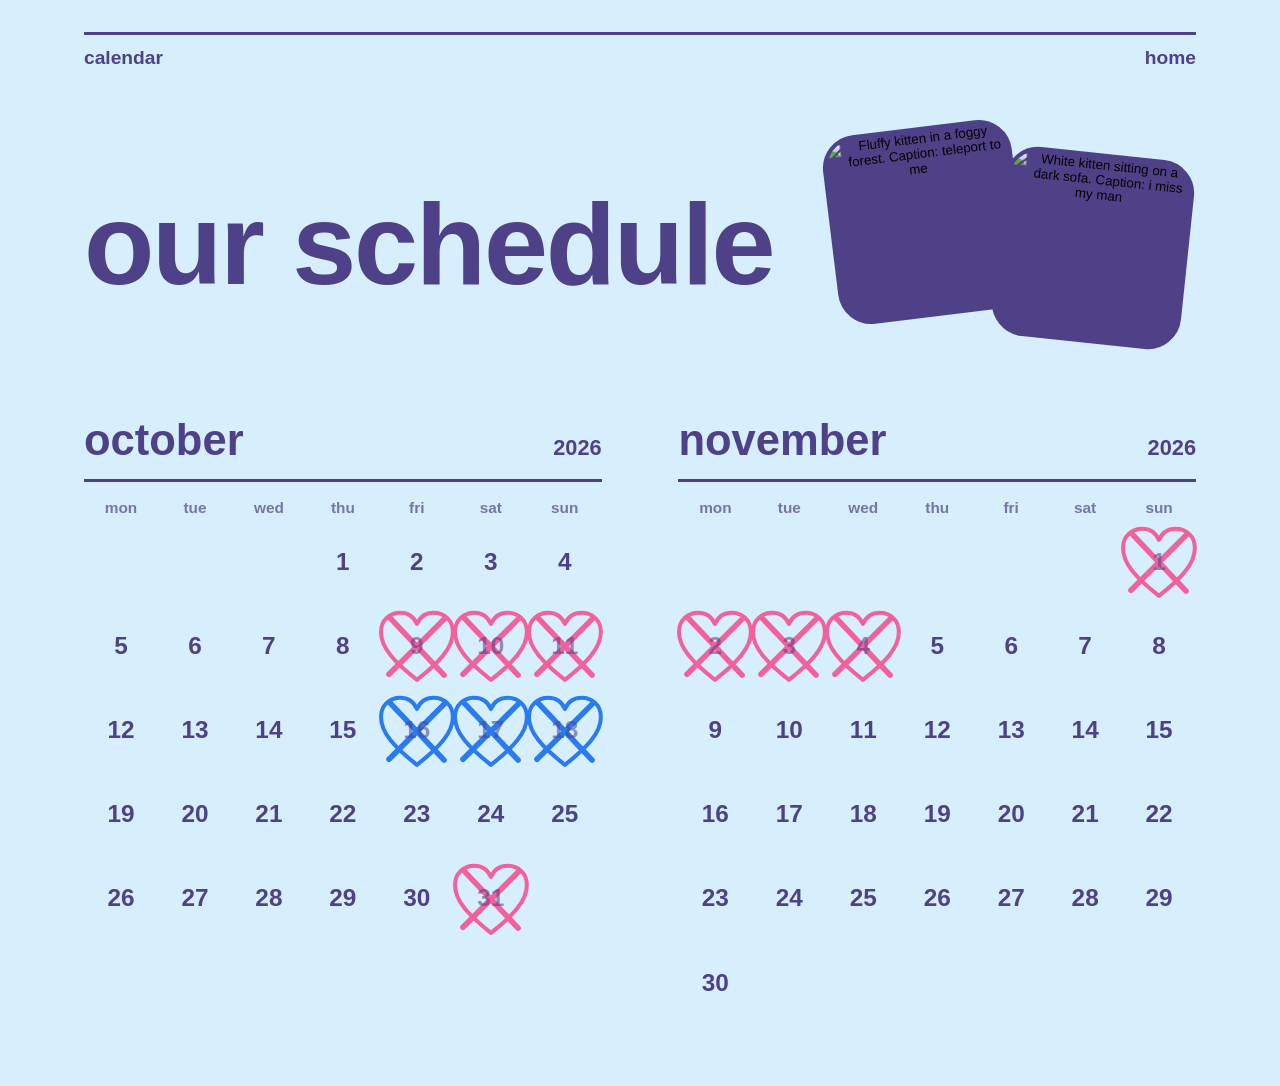
==== calendar.html @ ada9e6eb "Add files via upload" ====
<!DOCTYPE html>
<html lang="en">
<head>
  <meta charset="UTF-8">
  <meta name="viewport" content="width=device-width, initial-scale=1">
  <title>calendar | our schedule</title>
  <meta name="theme-color" content="#D7EEFC">
  <link rel="icon" href="data:image/svg+xml,%3Csvg xmlns='http://www.w3.org/2000/svg' viewBox='0 0 100 100'%3E%3Ctext y='.9em' font-size='90'%3E%F0%9F%97%93%3C/text%3E%3C/svg%3E">
  <link rel="stylesheet" href="style.css">
</head>
<body class="calendar">
  <main class="cd">
    <nav class="cd-top" aria-label="Pages">
      <span>calendar</span>
      <a href="index.html">home</a>
    </nav>

    <div class="cal-hero">
      <h1 class="cal-title">our schedule</h1>

      <div class="cal-pics">
        <button class="cd-pic" type="button" data-move="jump" aria-label="Make the teleport kitten jump">
          <img src="images/calendar-1.jpeg" alt="Fluffy kitten in a foggy forest. Caption: teleport to me">
        </button>
        <button class="cd-pic" type="button" data-move="shake" aria-label="Shake the white kitten">
          <img src="images/calendar-2.jpeg" alt="White kitten sitting on a dark sofa. Caption: i miss my man">
        </button>
      </div>
    </div>

    <div class="cal-months" id="months"></div>
  </main>

  <script>
    // ===== НАСТРОЙКИ =====
    // Какие месяцы показывать: [год, месяц]
    var MONTHS = [[2026, 10], [2026, 11]];

    // Встречи: с какого по какое число (включительно),
    // цвет сердечек ("pink" или "blue") и текст в облачке
    var RANGES = [
      { from: "2026-10-09", to: "2026-10-11", color: "pink", label: "natusik in moscow" },
      { from: "2026-10-16", to: "2026-10-18", color: "blue", label: "vovchik in saint-p" },
      { from: "2026-10-31", to: "2026-11-04", color: "pink", label: "natusik in moscow" }
    ];
    // =====================

    var MONTH_NAMES = ["january", "february", "march", "april", "may", "june", "july",
                       "august", "september", "october", "november", "december"];
    var WEEKDAYS = ["mon", "tue", "wed", "thu", "fri", "sat", "sun"];

    var HEART = '<path d="M50 90C22 68 5 50 5 30 5 15 16 6 29 6c10 0 17 5 21 14 4-9 11-14 21-14 13 0 24 9 24 24 0 20-17 38-45 60Z"/>';
    var CROSS = '<path class="cross" d="M16 12 84 84M85 13 15 83"/>';

    function iso(y, m, d) {
      return y + "-" + (m < 10 ? "0" : "") + m + "-" + (d < 10 ? "0" : "") + d;
    }

    // Сегодняшняя дата по Москве (UTC+3). Дни зачёркиваются, когда они прошли.
    function todayMoscow() {
      var test = new URLSearchParams(location.search).get("today"); // для проверки: ?today=2026-10-17
      if (test) return test;
      var t = new Date(Date.now() + 3 * 3600 * 1000);
      return iso(t.getUTCFullYear(), t.getUTCMonth() + 1, t.getUTCDate());
    }

    function rangeIndex(date) {
      for (var i = 0; i < RANGES.length; i++) {
        if (date >= RANGES[i].from && date <= RANGES[i].to) return i;
      }
      return -1;
    }

    function buildMonth(year, month, today) {
      var section = document.createElement("section");
      var h = document.createElement("h2");
      h.className = "cal-month-name";
      h.innerHTML = MONTH_NAMES[month - 1] + " <span>" + year + "</span>";
      section.appendChild(h);

      var grid = document.createElement("div");
      grid.className = "cal-grid";
      WEEKDAYS.forEach(function (w) {
        var el = document.createElement("div");
        el.className = "cal-wd";
        el.textContent = w;
        grid.appendChild(el);
      });

      var daysInMonth = new Date(year, month, 0).getDate();
      var offset = (new Date(year, month - 1, 1).getDay() + 6) % 7; // понедельник = 0

      for (var d = 1; d <= daysInMonth; d++) {
        var date = iso(year, month, d);
        var col = (offset + d - 1) % 7;
        var r = rangeIndex(date);

        // день с сердечком - кнопка, обычный день - просто число
        var cell = document.createElement(r >= 0 ? "button" : "div");
        cell.className = "cal-day";
        if (d === 1) cell.style.gridColumnStart = offset + 1;
        cell.innerHTML = '<span class="num">' + d + "</span>";

        if (r >= 0) {
          cell.type = "button";
          cell.classList.add(RANGES[r].color);
          if (date < today) cell.classList.add("past");
          cell.setAttribute("aria-expanded", "false");
          cell.insertAdjacentHTML("beforeend",
            '<svg viewBox="0 0 100 100" aria-hidden="true">' + HEART + CROSS + "</svg>" +
            '<span class="cal-note' + (col === 0 ? " at-start" : col === 6 ? " at-end" : "") + '">' +
            '<span class="cloud">' + RANGES[r].label + "</span></span>");
        }
        grid.appendChild(cell);
      }

      section.appendChild(grid);
      return section;
    }

    var today = todayMoscow();
    var root = document.getElementById("months");
    MONTHS.forEach(function (m) { root.appendChild(buildMonth(m[0], m[1], today)); });

    // ===== ОБЛАЧКО ПО НАЖАТИЮ НА ДАТУ С СЕРДЕЧКОМ =====
    function closeAll(except) {
      document.querySelectorAll("button.cal-day.open").forEach(function (b) {
        if (b !== except) { b.classList.remove("open"); b.setAttribute("aria-expanded", "false"); }
      });
    }

    document.addEventListener("click", function (e) {
      var btn = e.target.closest("button.cal-day");
      closeAll(btn);                       // нажатие мимо или на другую дату закрывает облачко
      if (btn) {
        var open = btn.classList.toggle("open");
        btn.setAttribute("aria-expanded", open ? "true" : "false");
      }
    });

    document.addEventListener("keydown", function (e) {
      if (e.key === "Escape") closeAll();
    });

    // ===== КАРТИНКИ ШЕВЕЛЯТСЯ ПО НАЖАТИЮ =====
    document.querySelectorAll(".cd-pic").forEach(function (pic) {
      pic.addEventListener("click", function () {
        pic.classList.remove("is-moving");
        void pic.offsetWidth;
        pic.classList.add("is-moving");
      });
      pic.addEventListener("animationend", function () {
        pic.classList.remove("is-moving");
      });
    });
  </script>
</body>
</html>
---- style.css ----
/* ============================================================
   Общие стили для всех страниц
   Шрифт: Poppins ExtraBold (файл fonts/Poppins-ExtraBold.woff2)
   ============================================================ */

@font-face {
  font-family: "Poppins";
  src: url("fonts/Poppins-ExtraBold.woff2") format("woff2");
  font-weight: 800;
  font-style: normal;
  font-display: swap;
}

/* Цвета страницы. На других страницах можно переопределить
   эти три переменные и получить другую палитру. */
:root {
  --bg: #F3619C;        /* розовый фон */
  --bg-deep: #E64689;   /* розовый потемнее, для рисунков на фоне */
  --ink: #EDE986;       /* жёлтый текст */
}

*, *::before, *::after { box-sizing: border-box; }

html { height: 100%; }

body {
  margin: 0;
  min-height: 100%;
  background: var(--bg);
  color: var(--ink);
  font-family: "Poppins", "Arial Black", "Helvetica Neue", Arial, sans-serif;
  font-weight: 800;
  text-transform: lowercase;   /* всё маленькими буквами */
  line-height: 1.1;
  -webkit-font-smoothing: antialiased;
  position: relative;
  overflow-x: hidden;
}

/* ---------- Фон: сердечки и цветочки ---------- */
/* Рисунки заданы масками, поэтому красятся в цвета из переменных. */

body::before,
body::after {
  content: "";
  position: fixed;
  inset: 0;
  z-index: 0;
  pointer-events: none;
}

/* залитые фигуры, розовый потемнее */
body::before {
  background: var(--bg-deep);
  -webkit-mask: url("data:image/svg+xml,%3Csvg xmlns='http://www.w3.org/2000/svg' width='320' height='320' viewBox='0 0 320 320'%3E%3Cg fill='%23000'%3E%3Cpath transform='translate(60 50) rotate(-14) scale(1.5)' d='M0 7C-7-7-23 0-13 14L1 27 13 13C22 1 7-7 0 7Z'/%3E%3Cg transform='translate(235 95) rotate(12)'%3E%3Ccircle cx='0' cy='-17' r='12'/%3E%3Ccircle cx='16' cy='-5' r='12'/%3E%3Ccircle cx='10' cy='14' r='12'/%3E%3Ccircle cx='-10' cy='14' r='12'/%3E%3Ccircle cx='-16' cy='-5' r='12'/%3E%3C/g%3E%3Cpath transform='translate(150 215) rotate(18) scale(1.1)' d='M0 7C-7-7-23 0-13 14L1 27 13 13C22 1 7-7 0 7Z'/%3E%3Cg transform='translate(45 255) rotate(-20) scale(.7)'%3E%3Ccircle cx='0' cy='-17' r='12'/%3E%3Ccircle cx='16' cy='-5' r='12'/%3E%3Ccircle cx='10' cy='14' r='12'/%3E%3Ccircle cx='-10' cy='14' r='12'/%3E%3Ccircle cx='-16' cy='-5' r='12'/%3E%3C/g%3E%3C/g%3E%3C/svg%3E") 0 0 / 320px 320px repeat;
          mask: url("data:image/svg+xml,%3Csvg xmlns='http://www.w3.org/2000/svg' width='320' height='320' viewBox='0 0 320 320'%3E%3Cg fill='%23000'%3E%3Cpath transform='translate(60 50) rotate(-14) scale(1.5)' d='M0 7C-7-7-23 0-13 14L1 27 13 13C22 1 7-7 0 7Z'/%3E%3Cg transform='translate(235 95) rotate(12)'%3E%3Ccircle cx='0' cy='-17' r='12'/%3E%3Ccircle cx='16' cy='-5' r='12'/%3E%3Ccircle cx='10' cy='14' r='12'/%3E%3Ccircle cx='-10' cy='14' r='12'/%3E%3Ccircle cx='-16' cy='-5' r='12'/%3E%3C/g%3E%3Cpath transform='translate(150 215) rotate(18) scale(1.1)' d='M0 7C-7-7-23 0-13 14L1 27 13 13C22 1 7-7 0 7Z'/%3E%3Cg transform='translate(45 255) rotate(-20) scale(.7)'%3E%3Ccircle cx='0' cy='-17' r='12'/%3E%3Ccircle cx='16' cy='-5' r='12'/%3E%3Ccircle cx='10' cy='14' r='12'/%3E%3Ccircle cx='-10' cy='14' r='12'/%3E%3Ccircle cx='-16' cy='-5' r='12'/%3E%3C/g%3E%3C/g%3E%3C/svg%3E") 0 0 / 320px 320px repeat;
}

/* контурные каракули и серединки цветов, жёлтый */
body::after {
  background: var(--ink);
  opacity: .55;
  -webkit-mask: url("data:image/svg+xml,%3Csvg xmlns='http://www.w3.org/2000/svg' width='320' height='320' viewBox='0 0 320 320'%3E%3Cg fill='none' stroke='%23000' stroke-width='3' stroke-linecap='round' stroke-linejoin='round'%3E%3Cpath transform='translate(270 235) rotate(10) scale(.9)' d='M0 7C-7-7-23 0-13 14L1 27 13 13C22 1 7-7 0 7Z'/%3E%3Cpath transform='translate(150 60) rotate(-22) scale(.6)' stroke-width='5' d='M0 7C-7-7-23 0-13 14L1 27 13 13C22 1 7-7 0 7Z'/%3E%3Cg transform='translate(110 150) rotate(-8) scale(.75)' stroke-width='4'%3E%3Ccircle cx='0' cy='-15' r='9'/%3E%3Ccircle cx='14' cy='-5' r='9'/%3E%3Ccircle cx='9' cy='12' r='9'/%3E%3Ccircle cx='-9' cy='12' r='9'/%3E%3Ccircle cx='-14' cy='-5' r='9'/%3E%3C/g%3E%3C/g%3E%3Cg fill='%23000'%3E%3Ccircle cx='235' cy='95' r='7'/%3E%3Ccircle cx='45' cy='255' r='5'/%3E%3Ccircle cx='200' cy='170' r='3'/%3E%3Ccircle cx='20' cy='140' r='3'/%3E%3Ccircle cx='300' cy='20' r='3'/%3E%3Ccircle cx='215' cy='295' r='3'/%3E%3C/g%3E%3C/svg%3E") 0 0 / 320px 320px repeat;
          mask: url("data:image/svg+xml,%3Csvg xmlns='http://www.w3.org/2000/svg' width='320' height='320' viewBox='0 0 320 320'%3E%3Cg fill='none' stroke='%23000' stroke-width='3' stroke-linecap='round' stroke-linejoin='round'%3E%3Cpath transform='translate(270 235) rotate(10) scale(.9)' d='M0 7C-7-7-23 0-13 14L1 27 13 13C22 1 7-7 0 7Z'/%3E%3Cpath transform='translate(150 60) rotate(-22) scale(.6)' stroke-width='5' d='M0 7C-7-7-23 0-13 14L1 27 13 13C22 1 7-7 0 7Z'/%3E%3Cg transform='translate(110 150) rotate(-8) scale(.75)' stroke-width='4'%3E%3Ccircle cx='0' cy='-15' r='9'/%3E%3Ccircle cx='14' cy='-5' r='9'/%3E%3Ccircle cx='9' cy='12' r='9'/%3E%3Ccircle cx='-9' cy='12' r='9'/%3E%3Ccircle cx='-14' cy='-5' r='9'/%3E%3C/g%3E%3C/g%3E%3Cg fill='%23000'%3E%3Ccircle cx='235' cy='95' r='7'/%3E%3Ccircle cx='45' cy='255' r='5'/%3E%3Ccircle cx='200' cy='170' r='3'/%3E%3Ccircle cx='20' cy='140' r='3'/%3E%3Ccircle cx='300' cy='20' r='3'/%3E%3Ccircle cx='215' cy='295' r='3'/%3E%3C/g%3E%3C/svg%3E") 0 0 / 320px 320px repeat;
}

/* ---------- Заглавная страница ---------- */

.landing {
  position: relative;
  z-index: 1;
  min-height: 100vh;
  min-height: 100svh;
  max-width: 1200px;
  margin: 0 auto;
  padding: clamp(24px, 5vw, 64px);
  display: grid;
  grid-template-columns: 1.25fr 1fr;
  grid-template-rows: 1fr auto;
  gap: clamp(28px, 5vw, 64px);
  align-items: center;
}

.landing-title {
  margin: 0;
  font-size: clamp(2.6rem, 7.6vw, 6.5rem);
  line-height: 1;
  letter-spacing: -.02em;
  /* подложка цвета фона, чтобы рисунки не мешали читать */
  text-shadow: 0 0 18px var(--bg), 0 0 18px var(--bg), 0 0 6px var(--bg);
}

.landing-sub {
  display: inline-block;
  margin: clamp(18px, 3vw, 32px) 0 0;
  padding: .5em 1.1em .55em;
  border-radius: 999px;
  background: var(--ink);
  color: var(--bg);
  font-size: clamp(1.05rem, 2.4vw, 1.9rem);
  transform: rotate(-2deg);
}

.landing-photo {
  margin: 0;
  justify-self: center;
  width: min(100%, 440px);
  transform: rotate(4deg);
}

.landing-photo img {
  display: block;
  width: 100%;
  height: auto;
  border: 8px solid var(--ink);
  border-radius: 36px;
  background: var(--ink);
}

.landing-nav {
  grid-column: 1 / -1;
  display: grid;
  grid-template-columns: repeat(3, 1fr);
  gap: clamp(12px, 2vw, 24px);
}

.pill {
  display: flex;
  align-items: center;
  justify-content: center;
  min-height: 2.9em;
  padding: .3em 1em;
  line-height: 1;
  border: 4px solid var(--ink);
  border-radius: 999px;
  background: var(--bg);
  color: var(--ink);
  font-size: clamp(1.1rem, 2.2vw, 1.75rem);
  white-space: nowrap;
  text-align: center;
  text-decoration: none;
  transition: background-color .15s, color .15s, transform .15s;
}

.pill:hover,
.pill:focus-visible {
  background: var(--ink);
  color: var(--bg);
  transform: translateY(-4px) rotate(-1.5deg);
}

.pill:focus-visible {
  outline: 4px solid var(--bg);
  outline-offset: 4px;
  box-shadow: 0 0 0 12px var(--ink);
}

@media (max-width: 760px) {
  .landing {
    grid-template-columns: 1fr;
    grid-template-rows: auto;
    align-content: center;
    text-align: center;
  }
  .landing-title { font-size: clamp(2.6rem, 15vw, 5rem); }
  .landing-photo { width: min(82%, 360px); }
  .landing-nav { grid-template-columns: 1fr; }
}

@media (prefers-reduced-motion: reduce) {
  .pill { transition: none; }
  .pill:hover, .pill:focus-visible { transform: none; }
}


/* ============================================================
   Страница со счётчиком (body class="countdown")
   ============================================================ */

body.countdown {
  --bg: #0A0A0A;        /* чёрный фон */
  --ink: #E10A1E;       /* красный текст */
  --paper: #EFE4B8;     /* кремовые рамки картинок */
}

/* Фон: эмодзи огонёчков, приглушённые по цвету */
body.countdown::before {
  background: url("data:image/svg+xml,%3Csvg xmlns='http://www.w3.org/2000/svg' width='300' height='300' viewBox='0 0 300 300'%3E%3Ctext x='40' y='70' font-size='44' transform='rotate(-12 40 70)'%3E%F0%9F%94%A5%3C/text%3E%3Ctext x='200' y='120' font-size='30' transform='rotate(10 200 120)'%3E%F0%9F%94%A5%3C/text%3E%3Ctext x='110' y='210' font-size='54' transform='rotate(6 110 210)'%3E%F0%9F%94%A5%3C/text%3E%3Ctext x='245' y='265' font-size='24' transform='rotate(-18 245 265)'%3E%F0%9F%94%A5%3C/text%3E%3Ctext x='20' y='275' font-size='22' transform='rotate(14 20 275)'%3E%F0%9F%94%A5%3C/text%3E%3C/svg%3E") 0 0 / 300px 300px repeat;
  -webkit-mask: none;
          mask: none;
  /* приглушение: меньше насыщенности, яркости и прозрачнее */
  filter: saturate(.45) brightness(.7);
  opacity: .32;
}

body.countdown::after { display: none; }

.cd {
  position: relative;
  z-index: 1;
  min-height: 100vh;
  min-height: 100svh;
  max-width: 1240px;
  margin: 0 auto;
  padding: clamp(16px, 3vw, 32px) clamp(20px, 5vw, 64px) clamp(32px, 5vw, 64px);
  display: flex;
  flex-direction: column;
  gap: clamp(20px, 3.5vw, 44px);
}

.cd-top {
  display: flex;
  justify-content: space-between;
  align-items: baseline;
  gap: 16px;
  padding-top: 12px;
  border-top: 3px solid var(--ink);
  font-size: clamp(.95rem, 1.5vw, 1.2rem);
}

.cd-top a {
  color: var(--ink);
  text-decoration: none;
  border-bottom: 3px solid transparent;
}

.cd-top a:hover,
.cd-top a:focus-visible {
  border-bottom-color: var(--ink);
  outline: none;
}

.cd-title {
  margin: 0;
  font-size: clamp(2.5rem, 7.9vw, 6.6rem);
  line-height: 1;
  letter-spacing: -.02em;
  text-shadow: 0 0 20px var(--bg), 0 0 20px var(--bg);
}

.cd-when {
  margin: clamp(10px, 1.5vw, 18px) 0 0;
  font-size: clamp(1rem, 1.9vw, 1.5rem);
}

.cd-timer {
  display: grid;
  grid-template-columns: repeat(4, 1fr);
  gap: clamp(10px, 2vw, 28px);
  margin: 0;
  padding: clamp(14px, 2.2vw, 26px) 0;
  border-top: 3px solid var(--ink);
  border-bottom: 3px solid var(--ink);
  background: var(--bg);
}

.cd-unit { display: flex; flex-direction: column-reverse; }

.cd-num {
  margin: 0;
  font-size: clamp(3rem, 12.5vw, 10.5rem);
  line-height: .95;
  letter-spacing: -.03em;
  font-variant-numeric: tabular-nums;
}

.cd-label {
  margin-top: .5em;
  font-size: clamp(.85rem, 1.7vw, 1.35rem);
}

.cd-done {
  margin: 0;
  font-size: clamp(1.4rem, 4vw, 3rem);
}

/* заголовок слева, стопка картинок-наклеек справа */
.cd-hero {
  display: grid;
  grid-template-columns: 1.15fr 1fr;
  gap: clamp(20px, 4vw, 56px);
  align-items: center;
}

.cd-pile {
  position: relative;
  aspect-ratio: 1 / 1;
  width: 100%;
  max-width: 500px;
  justify-self: end;
}

.cd-pile .cd-pic {
  position: absolute;
  transition: scale .15s;
}

.cd-pile .cd-pic:hover,
.cd-pile .cd-pic:focus-visible,
.cd-pile .cd-pic.is-moving { z-index: 5; }
.cd-pile .cd-pic:hover { scale: 1.04; }

.cd-pile .cd-pic:nth-child(1) { left: 0;   top: 5%;  width: 49%; rotate: -8deg; z-index: 1; }
.cd-pile .cd-pic:nth-child(2) { left: 47%; top: 0;   width: 44%; rotate: 6deg;  z-index: 2; }
.cd-pile .cd-pic:nth-child(3) { left: 7%;  top: 53%; width: 43%; rotate: 5deg;  z-index: 3; }
.cd-pile .cd-pic:nth-child(4) { left: 50%; top: 47%; width: 49%; rotate: -5deg; z-index: 4; }

.cd-pic {
  display: block;
  padding: 0;
  border: 4px solid var(--paper);
  border-radius: clamp(18px, 2.6vw, 34px);
  background: var(--paper);
  overflow: hidden;
  cursor: pointer;
  aspect-ratio: 1 / 1;
  -webkit-tap-highlight-color: transparent;
}

.cd-pic img {
  display: block;
  width: 100%;
  height: 100%;
  object-fit: cover;
}

.cd-pic:focus-visible {
  outline: 4px solid var(--ink);
  outline-offset: 4px;
}

/* движения по нажатию: у каждой картинки своё */
.cd-pic.is-moving[data-move="shake"]  { animation: cd-shake .7s ease-in-out; }
.cd-pic.is-moving[data-move="jump"]   { animation: cd-jump .7s cubic-bezier(.3, .6, .4, 1); }
.cd-pic.is-moving[data-move="spin"]   { animation: cd-spin .8s cubic-bezier(.4, 0, .2, 1); }
.cd-pic.is-moving[data-move="pulse"]  { animation: cd-pulse .8s ease-in-out; }

@keyframes cd-shake {
  0%, 100% { transform: rotate(0); }
  15% { transform: rotate(-9deg); }
  30% { transform: rotate(8deg); }
  45% { transform: rotate(-6deg); }
  60% { transform: rotate(5deg); }
  80% { transform: rotate(-2deg); }
}

@keyframes cd-jump {
  0%, 100% { transform: translateY(0) scale(1, 1); }
  20% { transform: translateY(0) scale(1.08, .9); }
  45% { transform: translateY(-22%) scale(.95, 1.06); }
  70% { transform: translateY(0) scale(1.06, .94); }
  85% { transform: translateY(-6%) scale(1, 1); }
}

@keyframes cd-spin {
  0% { transform: rotate(0) scale(1); }
  50% { transform: rotate(180deg) scale(.8); }
  100% { transform: rotate(360deg) scale(1); }
}

@keyframes cd-pulse {
  0%, 100% { transform: scale(1); }
  20% { transform: scale(1.14); }
  40% { transform: scale(.96); }
  60% { transform: scale(1.1); }
  80% { transform: scale(.99); }
}

@media (max-width: 760px) {
  .cd-title { font-size: clamp(2.2rem, 11.5vw, 5rem); }
  .cd-timer { grid-template-columns: repeat(2, 1fr); row-gap: 22px; }
  .cd-num { font-size: clamp(3.6rem, 25vw, 8rem); }
  /* на телефоне: заголовок, счётчик, потом стопка картинок */
  .cd-hero { display: contents; }
  .cd-pile { order: 2; align-self: center; max-width: 420px; }
}

@media (prefers-reduced-motion: reduce) {
  .cal-day.open .cloud { animation: none; }
  .cd-pic.is-moving { animation-duration: .01s !important; }
}


/* ============================================================
   Страница с календарём (body class="calendar")
   ============================================================ */

body.calendar {
  --bg: #D7EEFC;        /* голубой фон */
  --ink: #4E4187;       /* фиолетовый текст */
  --pink: #F3619C;      /* розовые сердечки */
  --blue: #2B7BF0;      /* синие сердечки */
  --paper: #4E4187;     /* рамки картинок */
}

body.calendar::before,
body.calendar::after { display: none; }

.cal-title {
  margin: 0;
  font-size: clamp(2.8rem, 9vw, 7.5rem);
  line-height: 1;
  letter-spacing: -.02em;
}

.cal-months {
  display: grid;
  grid-template-columns: repeat(2, 1fr);
  gap: clamp(32px, 6vw, 88px);
  align-items: start;
}

.cal-month-name {
  margin: 0 0 clamp(10px, 1.5vw, 18px);
  padding-bottom: clamp(8px, 1.2vw, 14px);
  border-bottom: 3px solid var(--ink);
  font-size: clamp(1.6rem, 3.4vw, 2.8rem);
  display: flex;
  justify-content: space-between;
  align-items: baseline;
}

.cal-month-name span { font-size: .5em; }

.cal-grid {
  display: grid;
  grid-template-columns: repeat(7, 1fr);
  row-gap: clamp(4px, .8vw, 12px);
}

.cal-wd {
  font-size: clamp(.7rem, 1.2vw, 1rem);
  text-align: center;
  opacity: .7;
}

.cal-day {
  position: relative;
  aspect-ratio: 1 / 1;
  display: grid;
  place-items: center;
  font-size: clamp(1rem, 1.9vw, 1.6rem);
}

/* дни с сердечками - это кнопки: по нажатию появляется облачко */
button.cal-day {
  margin: 0;
  padding: 0;
  border: 0;
  background: none;
  color: inherit;
  font: inherit;
  font-size: clamp(1rem, 1.9vw, 1.6rem);
  cursor: pointer;
  -webkit-tap-highlight-color: transparent;
}

button.cal-day:focus-visible {
  outline: 3px solid var(--ink);
  outline-offset: 2px;
  border-radius: 12px;
}

button.cal-day:hover svg,
button.cal-day.open svg { transform: scale(1.08); }

.cal-day svg { transition: transform .15s; }

.cal-day .num { position: relative; z-index: 1; transform: translateY(-8%); }

/* сердечко-обводка и крестик */
.cal-day svg {
  position: absolute;
  inset: -4%;
  width: 108%;
  height: 108%;
  overflow: visible;
  fill: none;
  stroke-width: 5;
  stroke-linecap: round;
  stroke-linejoin: round;
}

.cal-day.pink svg { stroke: var(--pink); }
.cal-day.blue svg { stroke: var(--blue); }

.cal-day .cross { display: none; stroke-width: 7; }
.cal-day.past .cross { display: block; }
.cal-day.past .num { opacity: .55; }

/* облачко с комментарием */
.cal-note {
  position: absolute;
  left: 0;
  width: 100%;
  bottom: 96%;
  z-index: 2;
  display: none;
  justify-content: center;
  pointer-events: none;
}

.cal-day.open { z-index: 3; }
.cal-day.open .cal-note { display: flex; }
.cal-day.open .cloud { animation: cloud-pop .22s cubic-bezier(.3, 1.4, .5, 1); }

@keyframes cloud-pop {
  from { transform: translateY(8px) scale(.6); opacity: 0; }
  to   { transform: none; opacity: 1; }
}

/* у крайних колонок облачко прижато к краю, чтобы не вылезать за экран */
.cal-note.at-start .cloud::after { left: 22px; }
.cal-note.at-end .cloud::after { left: auto; right: 26px; }

.cal-note.at-start { justify-content: flex-start; }
.cal-note.at-end { justify-content: flex-end; }

.cloud {
  position: relative;
  isolation: isolate;
  flex: none;
  margin-bottom: 9px;
  padding: .4em .95em .5em;
  border-radius: 999px;
  background: var(--ink);
  color: var(--bg);
  font-size: clamp(.8rem, 1.25vw, 1.05rem);
  white-space: nowrap;
  transform-origin: 50% 100%;
}

/* бугорки облачка */
.cloud::before {
  content: "";
  position: absolute;
  z-index: -1;
  left: 18%;
  top: -.5em;
  width: 1.5em;
  height: 1.5em;
  border-radius: 50%;
  background: var(--ink);
  box-shadow: 1.5em -.2em 0 .22em var(--ink), 3.4em .15em 0 -.05em var(--ink);
}

/* хвостик из кружочков */
.cloud::after {
  content: "";
  position: absolute;
  left: 50%;
  bottom: -7px;
  width: 9px;
  height: 9px;
  border-radius: 50%;
  background: var(--ink);
  box-shadow: 7px 8px 0 -2px var(--ink);
}

/* заголовок слева, две картинки-наклейки внахлёст справа */
.cal-hero {
  display: flex;
  justify-content: space-between;
  align-items: center;
  gap: clamp(20px, 4vw, 56px);
}

.cal-pics {
  flex: none;
  display: flex;
  align-items: flex-start;
  padding: 12px 8px 30px 0;
}

.cal-pics .cd-pic {
  width: clamp(130px, 15vw, 190px);
  transition: scale .15s;
}

.cal-pics .cd-pic:hover { scale: 1.05; z-index: 3; }
.cal-pics .cd-pic.is-moving { z-index: 3; }
.cal-pics .cd-pic:nth-child(1) { rotate: -7deg; position: relative; z-index: 1; }
.cal-pics .cd-pic:nth-child(2) { rotate: 6deg; position: relative; z-index: 2; margin: 26px 0 0 -22px; }

@media (max-width: 860px) {
  .cal-months { grid-template-columns: 1fr; gap: 48px; }
  .cal-hero { flex-direction: column; align-items: flex-start; gap: 8px; }
  .cal-pics { align-self: center; }
  .cal-pics .cd-pic { width: min(40vw, 170px); }
  button.cal-day { font-size: 1.15rem; }
  .cal-title { font-size: clamp(2.8rem, 15vw, 6rem); }
  .cal-day { font-size: 1.15rem; }
  .cal-wd { font-size: .78rem; }
  .cloud { font-size: .82rem; }
}


/* ============================================================
   Страница с важными датами (body class="dates")
   ============================================================ */

body.dates {
  --bg: #838F58;        /* матча, фон */
  --ink: #F9D1D9;       /* строуберри, текст */
  --paper: #F9D1D9;     /* рамка картинки */
}

body.dates::before,
body.dates::after { display: none; }

.dates-title {
  margin: 0;
  font-size: clamp(2.4rem, 7.6vw, 6.4rem);
  line-height: 1.02;
  letter-spacing: -.02em;
}

/* список дат слева, картинка справа */
.dates-row {
  display: grid;
  grid-template-columns: 1fr clamp(220px, 27vw, 340px);
  gap: clamp(28px, 5vw, 72px);
  align-items: center;
}

.dates-pic { rotate: 4deg; }

/* список важных дат */
.dates-list {
  margin: 0;
  padding: 0;
  list-style: none;
  border-top: 3px solid var(--ink);
}

.dates-list li {
  display: flex;
  align-items: baseline;
  gap: clamp(16px, 4vw, 56px);
  padding: clamp(10px, 1.6vw, 20px) 0 clamp(12px, 1.8vw, 22px);
  border-bottom: 3px solid var(--ink);
}

.dates-list time {
  flex: none;
  min-width: 3.2em;
  font-size: clamp(2.2rem, 6.5vw, 5.2rem);
  line-height: .9;
  letter-spacing: -.02em;
}

.dates-list span { font-size: clamp(1.1rem, 2.6vw, 2.1rem); }

/* три месяца в ряд */
.cal-months.three {
  grid-template-columns: repeat(3, 1fr);
  gap: clamp(24px, 3.6vw, 52px);
}

.cal-months.three .cal-month-name { font-size: clamp(1.4rem, 2.5vw, 2.1rem); }
.cal-months.three .cal-day { font-size: clamp(.95rem, 1.45vw, 1.25rem); }
.cal-months.three .cal-wd { font-size: clamp(.62rem, .95vw, .82rem); }

/* неаккуратный кружочек-росчерк */
.cal-day.scribble svg {
  stroke: var(--ink);
  stroke-width: 3.5;
  inset: -12%;
  width: 124%;
  height: 124%;
}

.cal-day.scribble .num { transform: none; }

@media (max-width: 860px) {
  .dates-title { font-size: clamp(2.4rem, 13vw, 5rem); }
  .dates-list li { flex-direction: column; gap: 6px; }
  .dates-row { grid-template-columns: 1fr; }
  .dates-pic { width: min(72%, 300px); margin: 0 auto; }
  .cal-months.three { grid-template-columns: 1fr; gap: 48px; }
  .cal-months.three .cal-month-name { font-size: 1.7rem; }
  .cal-months.three .cal-day { font-size: 1.15rem; }
  .cal-months.three .cal-wd { font-size: .78rem; }
}
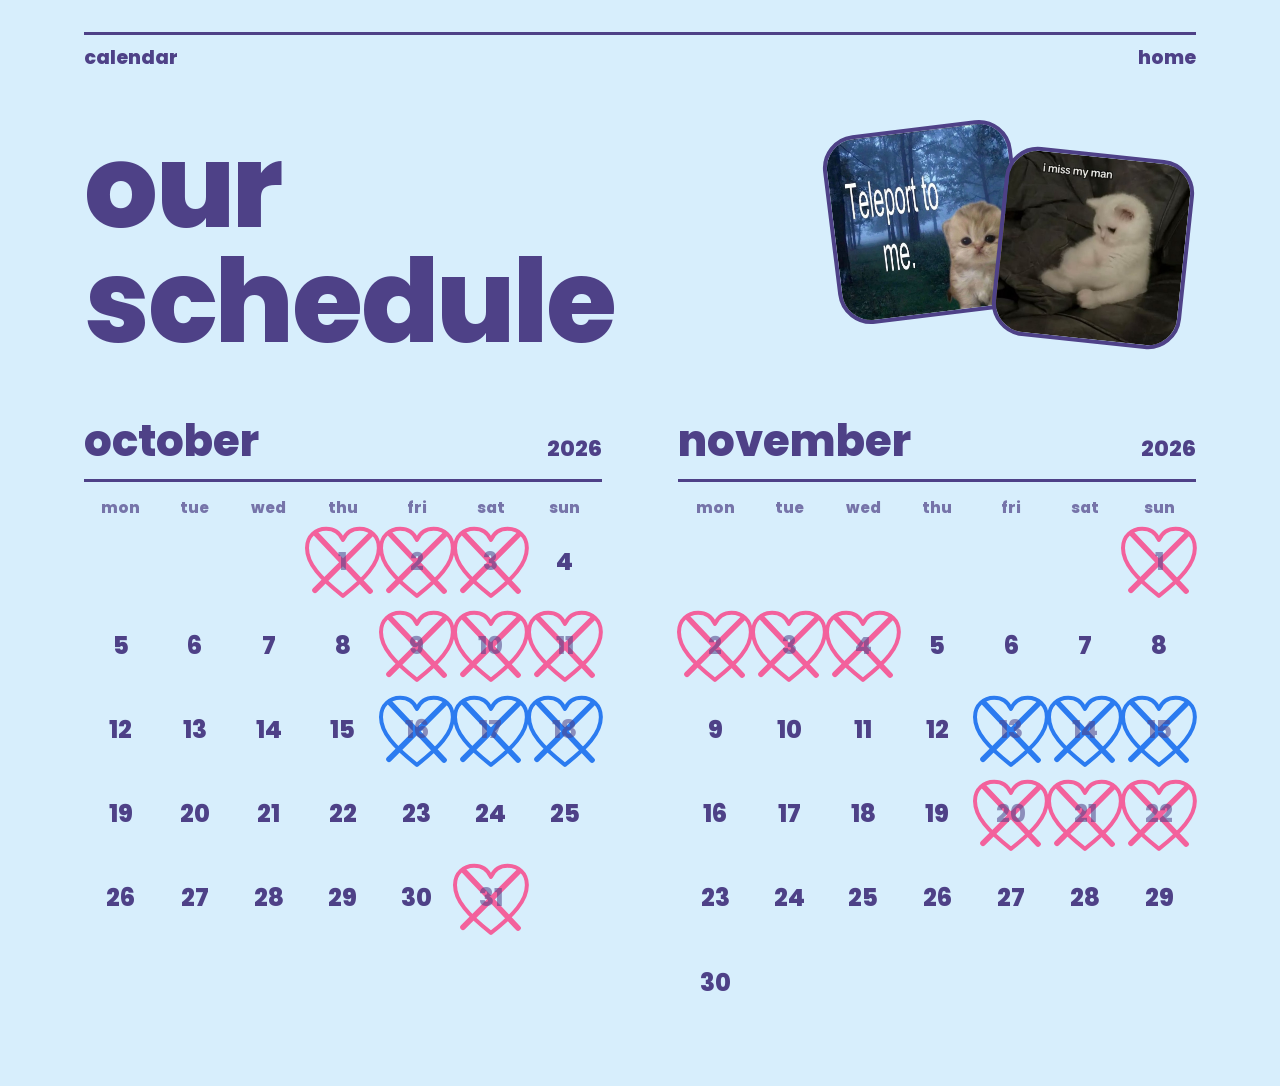
==== commit 116b456d: "Add files via upload" ====
--- a/calendar.html
+++ b/calendar.html
@@ -39,9 +39,12 @@
     // Встречи: с какого по какое число (включительно),
     // цвет сердечек ("pink" или "blue") и текст в облачке
     var RANGES = [
+      { from: "2026-10-01", to: "2026-10-03", color: "pink", label: "natusik in moscow" },
       { from: "2026-10-09", to: "2026-10-11", color: "pink", label: "natusik in moscow" },
       { from: "2026-10-16", to: "2026-10-18", color: "blue", label: "vovchik in saint-p" },
-      { from: "2026-10-31", to: "2026-11-04", color: "pink", label: "natusik in moscow" }
+      { from: "2026-10-31", to: "2026-11-04", color: "pink", label: "natusik in moscow" },
+      { from: "2026-11-13", to: "2026-11-15", color: "blue", label: "vovchik in saint-p" },
+      { from: "2026-11-20", to: "2026-11-22", color: "pink", label: "natusik in moscow" }
     ];
     // =====================
 
--- a/style.css
+++ b/style.css
@@ -178,19 +178,17 @@
    ============================================================ */
 
 body.countdown {
-  --bg: #0A0A0A;        /* чёрный фон */
-  --ink: #E10A1E;       /* красный текст */
-  --paper: #EFE4B8;     /* кремовые рамки картинок */
-}
-
-/* Фон: эмодзи огонёчков, приглушённые по цвету */
+  --bg: #CFE9DE;        /* мятный фон */
+  --ink: #930507;       /* красный текст */
+  --paper: #930507;     /* рамки картинок */
+}
+
+/* Фон: эмодзи вишенок и клубничек */
 body.countdown::before {
-  background: url("data:image/svg+xml,%3Csvg xmlns='http://www.w3.org/2000/svg' width='300' height='300' viewBox='0 0 300 300'%3E%3Ctext x='40' y='70' font-size='44' transform='rotate(-12 40 70)'%3E%F0%9F%94%A5%3C/text%3E%3Ctext x='200' y='120' font-size='30' transform='rotate(10 200 120)'%3E%F0%9F%94%A5%3C/text%3E%3Ctext x='110' y='210' font-size='54' transform='rotate(6 110 210)'%3E%F0%9F%94%A5%3C/text%3E%3Ctext x='245' y='265' font-size='24' transform='rotate(-18 245 265)'%3E%F0%9F%94%A5%3C/text%3E%3Ctext x='20' y='275' font-size='22' transform='rotate(14 20 275)'%3E%F0%9F%94%A5%3C/text%3E%3C/svg%3E") 0 0 / 300px 300px repeat;
+  background: url("data:image/svg+xml,%3Csvg xmlns='http://www.w3.org/2000/svg' width='320' height='320' viewBox='0 0 320 320'%3E%3Ctext x='30' y='70' font-size='46' transform='rotate%28-12 30 70%29'%3E%F0%9F%8D%92%3C/text%3E%3Ctext x='205' y='110' font-size='34' transform='rotate%2812 205 110%29'%3E%F0%9F%8D%93%3C/text%3E%3Ctext x='95' y='215' font-size='50' transform='rotate%288 95 215%29'%3E%F0%9F%8D%93%3C/text%3E%3Ctext x='250' y='270' font-size='30' transform='rotate%28-16 250 270%29'%3E%F0%9F%8D%92%3C/text%3E%3Ctext x='160' y='40' font-size='22' transform='rotate%2818 160 40%29'%3E%F0%9F%8D%92%3C/text%3E%3Ctext x='20' y='300' font-size='24' transform='rotate%28-10 20 300%29'%3E%F0%9F%8D%93%3C/text%3E%3C/svg%3E") 0 0 / 320px 320px repeat;
   -webkit-mask: none;
           mask: none;
-  /* приглушение: меньше насыщенности, яркости и прозрачнее */
-  filter: saturate(.45) brightness(.7);
-  opacity: .32;
+  opacity: .5;
 }
 
 body.countdown::after { display: none; }
@@ -269,10 +267,19 @@
   font-size: clamp(.85rem, 1.7vw, 1.35rem);
 }
 
+/* надпись вместо счётчика, когда время пришло */
 .cd-done {
   margin: 0;
-  font-size: clamp(1.4rem, 4vw, 3rem);
-}
+  padding: clamp(14px, 2.2vw, 26px) 0;
+  border-top: 3px solid var(--ink);
+  border-bottom: 3px solid var(--ink);
+  background: var(--bg);
+  font-size: clamp(3rem, 12.5vw, 10.5rem);
+  line-height: .95;
+  letter-spacing: -.03em;
+}
+
+.cd-timer[hidden], .cd-done[hidden] { display: none; }
 
 /* заголовок слева, стопка картинок-наклеек справа */
 .cd-hero {
@@ -300,10 +307,11 @@
 .cd-pile .cd-pic.is-moving { z-index: 5; }
 .cd-pile .cd-pic:hover { scale: 1.04; }
 
-.cd-pile .cd-pic:nth-child(1) { left: 0;   top: 5%;  width: 49%; rotate: -8deg; z-index: 1; }
-.cd-pile .cd-pic:nth-child(2) { left: 47%; top: 0;   width: 44%; rotate: 6deg;  z-index: 2; }
-.cd-pile .cd-pic:nth-child(3) { left: 7%;  top: 53%; width: 43%; rotate: 5deg;  z-index: 3; }
-.cd-pile .cd-pic:nth-child(4) { left: 50%; top: 47%; width: 49%; rotate: -5deg; z-index: 4; }
+/* у каждой картинки свои пропорции, чтобы подписи не обрезались */
+.cd-pile .cd-pic:nth-child(1) { left: 0;   top: 4%;  width: 55%; aspect-ratio: 4 / 3;     rotate: -7deg; z-index: 1; }
+.cd-pile .cd-pic:nth-child(3) { left: 56%; top: 0;   width: 43%; aspect-ratio: 1 / 1;     rotate: 6deg;  z-index: 2; }
+.cd-pile .cd-pic:nth-child(4) { left: 2%;  top: 51%; width: 43%; aspect-ratio: 1.08 / 1;  rotate: 5deg;  z-index: 3; }
+.cd-pile .cd-pic:nth-child(2) { left: 42%; top: 53%; width: 58%; aspect-ratio: 1.41 / 1;  rotate: -4deg; z-index: 4; }
 
 .cd-pic {
   display: block;
@@ -334,6 +342,24 @@
 .cd-pic.is-moving[data-move="jump"]   { animation: cd-jump .7s cubic-bezier(.3, .6, .4, 1); }
 .cd-pic.is-moving[data-move="spin"]   { animation: cd-spin .8s cubic-bezier(.4, 0, .2, 1); }
 .cd-pic.is-moving[data-move="pulse"]  { animation: cd-pulse .8s ease-in-out; }
+.cd-pic.is-moving[data-move="pop"]    { animation: cd-pop .6s ease-out; }
+.cd-pic.is-moving[data-move="zoom"]   { animation: cd-zoom .9s cubic-bezier(.3, .7, .3, 1); }
+
+/* лопается, как пузырик: сжалась, резко раздулась, вернулась */
+@keyframes cd-pop {
+  0%, 100% { transform: scale(1); }
+  25% { transform: scale(.82); }
+  45% { transform: scale(1.22); }
+  60% { transform: scale(.94); }
+  80% { transform: scale(1.05); }
+}
+
+/* наезжает прямо на зрителя и отъезжает обратно */
+@keyframes cd-zoom {
+  0%, 100% { transform: scale(1) rotate(0); }
+  40% { transform: scale(1.45) rotate(-6deg); }
+  65% { transform: scale(1.4) rotate(5deg); }
+}
 
 @keyframes cd-shake {
   0%, 100% { transform: rotate(0); }
